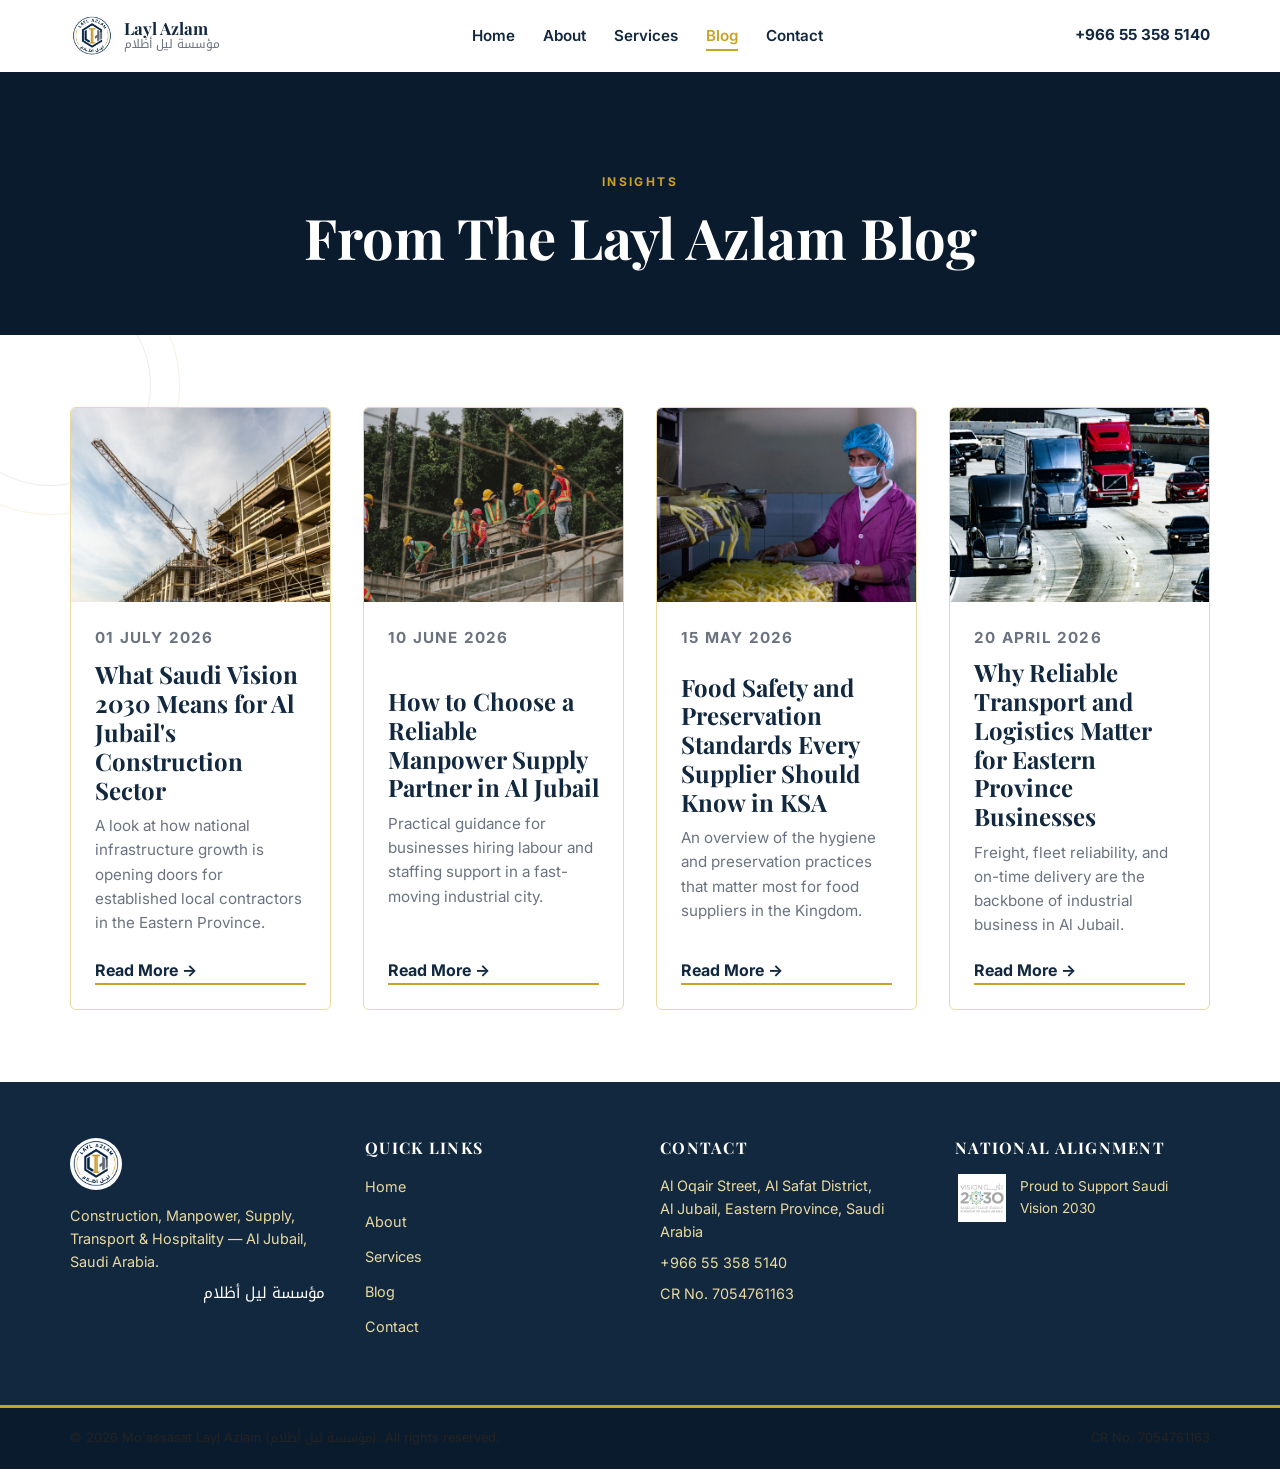
==== blog/index.html @ 36d43477 "Fix image references and add missing blog/safety images" ====
<!DOCTYPE html>
<html lang="en">
<head>
  <meta charset="UTF-8">
  <meta name="viewport" content="width=device-width, initial-scale=1.0">
  <title>Blog | Layl Azlam Establishment</title>
  <meta name="description" content="Insights from Layl Azlam Establishment on construction, manpower supply, food safety, and transport & logistics in Al Jubail and the Eastern Province.">
  <!-- Open Graph -->
  <meta property="og:title" content="Blog | Layl Azlam Establishment">
  <meta property="og:description" content="Insights on construction, manpower, food safety, and transport & logistics from an Al Jubail-based establishment.">
  <meta property="og:type" content="website">
  <meta property="og:image" content="../assets/images/og-image.png">
  <!-- Favicon -->
  <link rel="icon" type="image/png" href="../assets/images/favicon.png">
  <!-- Fonts -->
  <link rel="preconnect" href="https://fonts.googleapis.com">
  <link rel="preconnect" href="https://fonts.gstatic.com" crossorigin>
  <link href="https://fonts.googleapis.com/css2?family=Playfair+Display:wght@600;700&family=Inter:wght@400;500;600;700&family=Noto+Kufi+Arabic:wght@400;600;700&display=swap" rel="stylesheet">
  <link rel="stylesheet" href="../assets/css/style.css">
</head>
<body>
  <a href="#main" class="skip-link">Skip to main content</a>

  <!-- ============================= HEADER ============================= -->
  <header class="site-header" id="siteHeader">
    <div class="container header-inner">
      <a href="../index.html" class="logo-link" aria-label="Layl Azlam Establishment home">
        <img src="../assets/images/logo.png" alt="Layl Azlam Establishment logo" class="logo-img" width="44" height="44">
        <span class="logo-text">
          <span class="logo-en">Layl Azlam</span>
          <span class="logo-ar" lang="ar">مؤسسة ليل أظلام</span>
        </span>
      </a>
      <nav class="main-nav" id="mainNav" aria-label="Primary">
        <ul>
          <li><a href="../index.html">Home</a></li>
          <li><a href="../about.html">About</a></li>
          <li><a href="../services.html">Services</a></li>
          <li><a href="index.html" aria-current="page">Blog</a></li>
          <li><a href="../contact.html">Contact</a></li>
        </ul>
      </nav>
      <div class="header-actions">
        <a href="tel:+966553585140" class="header-phone">+966 55 358 5140</a>
        <button class="nav-toggle" id="navToggle" aria-label="Toggle navigation" aria-expanded="false" aria-controls="mainNav">
          <span></span><span></span><span></span>
        </button>
      </div>
    </div>
  </header>

  <main id="main">
    <!-- ============================= PAGE BANNER ============================= -->
    <section class="page-banner" style="--banner-image: url('../assets/images/hero-home.png');">
      <div class="container">
        <p class="eyebrow">Insights</p>
        <h1>From The Layl Azlam Blog</h1>
      </div>
    </section>

    <!-- ============================= BLOG LISTING ============================= -->
    <section class="section">
      <div class="arc-motif arc-motif--top-left" aria-hidden="true"></div>
      <div class="container">
        <div class="grid blog-grid">
          <article class="blog-card">
            <img src="../assets/images/blog-thumb-1.jpg" alt="Construction cranes over Al Jubail representing Saudi Vision 2030 growth" loading="lazy">
            <div class="blog-card-body">
              <p class="blog-date"><time datetime="2026-07-01">01 July 2026</time></p>
              <h3>What Saudi Vision 2030 Means for Al Jubail's Construction Sector</h3>
              <p>A look at how national infrastructure growth is opening doors for established local contractors in the Eastern Province.</p>
              <a href="vision-2030-construction-boom.html" class="card-link">Read More →</a>
            </div>
          </article>
          <article class="blog-card">
            <img src="../assets/images/blog-thumb-2.jpg" alt="Manpower supply crew reporting for a work assignment" loading="lazy">
            <div class="blog-card-body">
              <p class="blog-date"><time datetime="2026-06-10">10 June 2026</time></p>
              <h3>How to Choose a Reliable Manpower Supply Partner in Al Jubail</h3>
              <p>Practical guidance for businesses hiring labour and staffing support in a fast-moving industrial city.</p>
              <a href="choosing-a-manpower-supply-partner.html" class="card-link">Read More →</a>
            </div>
          </article>
          <article class="blog-card">
            <img src="../assets/images/blog-thumb-3.jpg" alt="Food processing and preservation workspace" loading="lazy">
            <div class="blog-card-body">
              <p class="blog-date"><time datetime="2026-05-15">15 May 2026</time></p>
              <h3>Food Safety and Preservation Standards Every Supplier Should Know in KSA</h3>
              <p>An overview of the hygiene and preservation practices that matter most for food suppliers in the Kingdom.</p>
              <a href="food-safety-standards-ksa.html" class="card-link">Read More →</a>
            </div>
          </article>
          <article class="blog-card">
            <img src="../assets/images/blog-thumb-4.jpg" alt="Freight truck on a highway in the Eastern Province" loading="lazy">
            <div class="blog-card-body">
              <p class="blog-date"><time datetime="2026-04-20">20 April 2026</time></p>
              <h3>Why Reliable Transport and Logistics Matter for Eastern Province Businesses</h3>
              <p>Freight, fleet reliability, and on-time delivery are the backbone of industrial business in Al Jubail.</p>
              <a href="transport-logistics-eastern-province.html" class="card-link">Read More →</a>
            </div>
          </article>
        </div>
      </div>
    </section>
  </main>

  <!-- ============================= FOOTER ============================= -->
  <footer class="site-footer">
    <div class="container footer-grid">
      <div class="footer-col footer-about">
        <img src="../assets/images/logo.png" alt="Layl Azlam Establishment logo" class="footer-logo" width="52" height="52">
        <p class="footer-tagline">Construction, Manpower, Supply, Transport &amp; Hospitality — Al Jubail, Saudi Arabia.</p>
        <p class="footer-ar" lang="ar">مؤسسة ليل أظلام</p>
      </div>
      <div class="footer-col">
        <h3>Quick Links</h3>
        <ul>
          <li><a href="../index.html">Home</a></li>
          <li><a href="../about.html">About</a></li>
          <li><a href="../services.html">Services</a></li>
          <li><a href="index.html">Blog</a></li>
          <li><a href="../contact.html">Contact</a></li>
        </ul>
      </div>
      <div class="footer-col">
        <h3>Contact</h3>
        <address>
          <p>Al Oqair Street, Al Safat District,<br>Al Jubail, Eastern Province, Saudi Arabia</p>
          <p><a href="tel:+966553585140">+966 55 358 5140</a></p>
          <p>CR No. 7054761163</p>
        </address>
      </div>
      <div class="footer-col footer-vision">
        <h3>National Alignment</h3>
        <div class="vision-badge">
          <img src="../assets/images/vision2030.png" alt="Saudi Vision 2030 logo" width="64" height="48" loading="lazy">
          <span>Proud to Support Saudi Vision 2030</span>
        </div>
      </div>
    </div>
    <div class="footer-bottom">
      <div class="container footer-bottom-inner">
        <p>&copy; 2026 Mo'assasat Layl Azlam (<span lang="ar">مؤسسة ليل أظلام</span>). All rights reserved.</p>
        <p>CR No. 7054761163</p>
      </div>
    </div>
  </footer>

  <script src="../assets/js/main.js"></script>
</body>
</html>
---- assets/css/style.css ----
/* =========================================================================
   LAYL AZLAM ESTABLISHMENT — MAIN STYLESHEET
   ---------------------------------------------------------------------
   This file is organised into numbered sections so a non-developer can
   still find and tweak simple things later (search for the section
   titles in ALL CAPS below):

     1.  Fonts
     2.  CSS Reset
     3.  Color & design tokens (edit these to re-theme the whole site)
     4.  Base typography
     5.  Layout helpers (container, section spacing)
     6.  Decorative motifs (arc/ring corners, gold wave dividers)
     7.  Buttons & links
     8.  Header / navigation
     9.  Footer
     10. Cards (divisions, values, blog)
     11. Page banners / hero
     12. Forms
     13. Utility classes
     14. Responsive breakpoints
   ========================================================================= */

/* -------------------------------------------------------------------------
   1. FONTS
   Fonts are loaded via <link> tags in the <head> of each HTML page
   (Google Fonts: Playfair Display, Inter, Noto Kufi Arabic) so the
   connection can be preconnected/preloaded for performance. This file
   just references the resulting font-family stacks.
   ------------------------------------------------------------------------- */

/* -------------------------------------------------------------------------
   2. CSS RESET
   ------------------------------------------------------------------------- */
*,
*::before,
*::after {
  box-sizing: border-box;
  margin: 0;
  padding: 0;
}

html {
  scroll-behavior: smooth;
  -webkit-text-size-adjust: 100%;
}

body {
  min-height: 100vh;
  line-height: 1.6;
  -webkit-font-smoothing: antialiased;
}

img,
picture,
svg {
  display: block;
  max-width: 100%;
}

/* Broken/missing images (see /assets/images/README.md) still occupy their
   intended space with a soft brand-colored placeholder instead of
   collapsing the layout or showing a bare broken-image icon. */
img {
  background-color: var(--gold-light);
  object-fit: cover;
  color: var(--gray);
  font-size: 0.75rem;
  font-style: italic;
}

a {
  color: inherit;
  text-decoration: none;
}

ul,
ol {
  list-style: none;
}

button,
input,
textarea,
select {
  font: inherit;
  color: inherit;
}

button {
  cursor: pointer;
  background: none;
  border: none;
}

/* -------------------------------------------------------------------------
   3. COLOR & DESIGN TOKENS
   Edit these values to re-theme the entire site from one place.
   ------------------------------------------------------------------------- */
:root {
  --navy: #12283f;
  --navy-2: #0b1b2e;
  --gold: #c9a227;
  --gold-light: #e9d9a0;
  --gray: #6b7280;
  --cream: #f4f3ef;
  --ink: #242321;
  --white: #ffffff;

  --font-heading: "Playfair Display", Georgia, "Times New Roman", serif;
  --font-body: "Inter", Arial, Helvetica, sans-serif;
  --font-arabic: "Noto Kufi Arabic", "Cairo", Arial, sans-serif;

  --radius: 6px;
  --container-width: 1180px;
  --section-padding: 4.5rem 0;

  --shadow-soft: 0 8px 30px rgba(11, 27, 46, 0.1);
}

/* -------------------------------------------------------------------------
   4. BASE TYPOGRAPHY
   ------------------------------------------------------------------------- */
body {
  font-family: var(--font-body);
  color: var(--ink);
  background-color: var(--white);
  font-size: 16px;
}

h1,
h2,
h3,
h4 {
  font-family: var(--font-heading);
  color: var(--navy);
  line-height: 1.2;
  font-weight: 700;
}

h1 {
  font-size: clamp(2rem, 4vw + 1rem, 3.5rem);
}

h2 {
  font-size: clamp(1.7rem, 2.5vw + 1rem, 2.5rem);
}

h3 {
  font-size: clamp(1.2rem, 1vw + 1rem, 1.5rem);
}

p {
  color: var(--ink);
}

.lede {
  color: var(--gray);
  font-size: 1.125rem;
  max-width: 62ch;
}

[lang="ar"] {
  font-family: var(--font-arabic);
  direction: rtl;
}

/* Visible, accessible focus states for keyboard users */
a:focus-visible,
button:focus-visible,
input:focus-visible,
textarea:focus-visible,
select:focus-visible {
  outline: 3px solid var(--gold);
  outline-offset: 2px;
}

/* Skip-to-content link, visually hidden until focused */
.skip-link {
  position: absolute;
  left: 1rem;
  top: -3rem;
  background: var(--navy);
  color: var(--white);
  padding: 0.6rem 1rem;
  border-radius: var(--radius);
  z-index: 1000;
  transition: top 0.2s ease;
}

.skip-link:focus {
  top: 1rem;
}

/* -------------------------------------------------------------------------
   5. LAYOUT HELPERS
   ------------------------------------------------------------------------- */
.container {
  width: 100%;
  max-width: var(--container-width);
  margin-inline: auto;
  padding-inline: 1.25rem;
}

.section {
  position: relative;
  padding: var(--section-padding);
  overflow: hidden;
}

.section--cream {
  background-color: var(--cream);
}

.section--navy {
  background-color: var(--navy);
  color: var(--white);
}

.section--navy h2,
.section--navy h3 {
  color: var(--white);
}

.section-head {
  text-align: center;
  max-width: 46rem;
  margin-inline: auto;
  margin-bottom: 3rem;
}

.eyebrow {
  display: inline-block;
  color: var(--gold);
  text-transform: uppercase;
  letter-spacing: 0.2em;
  font-size: 0.75rem;
  font-weight: 700;
  margin-bottom: 0.75rem;
}

.grid {
  display: grid;
  gap: 2rem;
}

/* -------------------------------------------------------------------------
   6. DECORATIVE MOTIFS
   Recurring concentric arc/ring outlines in section corners, and thin
   gold SVG wave dividers between major sections. Purely decorative —
   marked aria-hidden where used in markup.
   ------------------------------------------------------------------------- */
.arc-motif {
  position: absolute;
  width: 260px;
  height: 260px;
  border-radius: 50%;
  border: 1px solid var(--gold);
  opacity: 0.15;
  pointer-events: none;
  z-index: 0;
}

.arc-motif::before {
  content: "";
  position: absolute;
  inset: 28px;
  border-radius: 50%;
  border: 1px solid var(--navy);
  opacity: 0.6;
}

.arc-motif--top-left {
  top: -80px;
  left: -80px;
}

.arc-motif--bottom-right {
  bottom: -80px;
  right: -80px;
}

.section > .container {
  position: relative;
  z-index: 1;
}

.wave-divider {
  display: block;
  width: 100%;
  height: 48px;
  line-height: 0;
}

.wave-divider svg {
  width: 100%;
  height: 100%;
  display: block;
}

/* -------------------------------------------------------------------------
   7. BUTTONS & LINKS
   ------------------------------------------------------------------------- */
.btn {
  display: inline-flex;
  align-items: center;
  justify-content: center;
  gap: 0.5rem;
  padding: 0.85rem 1.75rem;
  border-radius: var(--radius);
  font-weight: 600;
  font-size: 0.95rem;
  border: 2px solid transparent;
  transition: background-color 0.2s ease, color 0.2s ease, border-color 0.2s ease;
  white-space: nowrap;
}

.btn-primary {
  background-color: var(--navy);
  color: var(--white);
}

.btn-primary:hover,
.btn-primary:focus-visible {
  background-color: var(--navy-2);
}

.btn-outline {
  background-color: transparent;
  border-color: var(--gold);
  color: var(--navy);
}

.section--navy .btn-outline {
  color: var(--white);
}

.btn-outline:hover,
.btn-outline:focus-visible {
  background-color: var(--gold);
  color: var(--navy);
}

.btn-gold {
  background-color: var(--gold);
  color: var(--navy);
}

.btn-gold:hover,
.btn-gold:focus-visible {
  background-color: var(--gold-light);
}

.text-link {
  color: var(--navy);
  font-weight: 600;
  border-bottom: 2px solid var(--gold);
  padding-bottom: 2px;
}

.text-link:hover {
  color: var(--gold);
}

.btn-row {
  display: flex;
  flex-wrap: wrap;
  gap: 1rem;
}

/* -------------------------------------------------------------------------
   8. HEADER / NAVIGATION
   ------------------------------------------------------------------------- */
.site-header {
  position: sticky;
  top: 0;
  z-index: 500;
  background-color: var(--white);
  border-bottom: 1px solid transparent;
  transition: box-shadow 0.2s ease, border-color 0.2s ease;
}

.site-header.is-scrolled {
  box-shadow: var(--shadow-soft);
  border-bottom-color: var(--gold-light);
}

.header-inner {
  display: flex;
  align-items: center;
  justify-content: space-between;
  gap: 1rem;
  padding-block: 0.85rem;
}

.logo-link {
  display: flex;
  align-items: center;
  gap: 0.65rem;
  flex-shrink: 0;
}

.logo-img {
  width: 44px;
  height: 44px;
  border-radius: 50%;
}

.logo-text {
  display: flex;
  flex-direction: column;
  line-height: 1.15;
}

.logo-en {
  font-family: var(--font-heading);
  font-weight: 700;
  color: var(--navy);
  font-size: 1.05rem;
}

.logo-ar {
  font-size: 0.75rem;
  color: var(--gray);
}

.main-nav ul {
  display: flex;
  gap: 1.75rem;
}

.main-nav a {
  font-weight: 600;
  font-size: 0.95rem;
  color: var(--navy);
  padding-block: 0.25rem;
  border-bottom: 2px solid transparent;
  transition: border-color 0.2s ease, color 0.2s ease;
}

.main-nav a:hover,
.main-nav a:focus-visible,
.main-nav a[aria-current="page"] {
  color: var(--gold);
  border-bottom-color: var(--gold);
}

.header-actions {
  display: flex;
  align-items: center;
  gap: 1rem;
}

.header-phone {
  font-weight: 700;
  color: var(--navy);
  font-size: 0.95rem;
  white-space: nowrap;
}

.header-phone:hover {
  color: var(--gold);
}

.nav-toggle {
  display: none;
  flex-direction: column;
  justify-content: center;
  gap: 5px;
  width: 32px;
  height: 32px;
}

.nav-toggle span {
  display: block;
  width: 100%;
  height: 2px;
  background-color: var(--navy);
  border-radius: 2px;
  transition: transform 0.2s ease, opacity 0.2s ease;
}

.nav-toggle[aria-expanded="true"] span:nth-child(1) {
  transform: translateY(7px) rotate(45deg);
}

.nav-toggle[aria-expanded="true"] span:nth-child(2) {
  opacity: 0;
}

.nav-toggle[aria-expanded="true"] span:nth-child(3) {
  transform: translateY(-7px) rotate(-45deg);
}

/* -------------------------------------------------------------------------
   9. FOOTER
   ------------------------------------------------------------------------- */
.site-footer {
  background-color: var(--navy);
  color: var(--gold-light);
}

.footer-grid {
  display: grid;
  gap: 2.5rem;
  padding-block: 3.5rem;
  grid-template-columns: 1fr;
}

.footer-col h3 {
  color: var(--white);
  font-size: 1rem;
  text-transform: uppercase;
  letter-spacing: 0.08em;
  margin-bottom: 1rem;
}

.footer-logo {
  width: 52px;
  height: 52px;
  border-radius: 50%;
  margin-bottom: 0.85rem;
}

.footer-tagline {
  color: var(--gold-light);
  font-size: 0.9rem;
  margin-bottom: 0.5rem;
}

.footer-ar {
  color: var(--white);
  font-size: 0.95rem;
}

.footer-col ul li {
  margin-bottom: 0.6rem;
}

.footer-col a {
  color: var(--gold-light);
  font-size: 0.9rem;
}

.footer-col a:hover {
  color: var(--white);
}

.footer-col address {
  font-style: normal;
  font-size: 0.9rem;
  color: var(--gold-light);
}

.footer-col address p {
  margin-bottom: 0.5rem;
  color: inherit;
}

.vision-badge {
  display: flex;
  align-items: center;
  gap: 0.75rem;
}

.vision-badge img {
  width: 64px;
  height: 48px;
  background-color: transparent;
  object-fit: contain;
}

.vision-badge span {
  font-size: 0.85rem;
  color: var(--gold-light);
  max-width: 12rem;
}

.footer-bottom {
  border-top: 3px solid var(--gold);
  background-color: var(--navy-2);
}

.footer-bottom-inner {
  display: flex;
  flex-wrap: wrap;
  justify-content: space-between;
  gap: 0.5rem;
  padding-block: 1.25rem;
  font-size: 0.8rem;
  color: var(--gray);
}

/* -------------------------------------------------------------------------
   10. CARDS
   ------------------------------------------------------------------------- */
.card {
  background-color: var(--white);
  border: 1px solid var(--gold-light);
  border-radius: var(--radius);
  padding: 2rem 1.75rem;
  height: 100%;
}

.card-icon {
  width: 52px;
  height: 52px;
  border-radius: 50%;
  background-color: var(--gold-light);
  color: var(--navy);
  font-family: var(--font-heading);
  font-weight: 700;
  font-size: 1.25rem;
  display: flex;
  align-items: center;
  justify-content: center;
  margin-bottom: 1.25rem;
}

.card h3 {
  margin-bottom: 0.6rem;
}

.card p {
  color: var(--gray);
  font-size: 0.95rem;
}

.card-link {
  display: inline-block;
  margin-top: 1rem;
  font-weight: 700;
  color: var(--navy);
  border-bottom: 2px solid var(--gold);
}

.divisions-grid {
  grid-template-columns: repeat(auto-fit, minmax(230px, 1fr));
}

.values-grid {
  grid-template-columns: repeat(auto-fit, minmax(230px, 1fr));
}

.checklist li {
  display: flex;
  align-items: flex-start;
  gap: 0.85rem;
  padding: 0.85rem 0;
  border-bottom: 1px solid var(--gold-light);
}

.checklist li:last-child {
  border-bottom: none;
}

.checklist .check-mark {
  flex-shrink: 0;
  width: 28px;
  height: 28px;
  border-radius: 50%;
  background-color: var(--gold);
  color: var(--navy);
  display: flex;
  align-items: center;
  justify-content: center;
  font-weight: 700;
  font-size: 0.9rem;
}

/* Blog cards */
.blog-grid {
  grid-template-columns: repeat(auto-fit, minmax(250px, 1fr));
}

.blog-card {
  background-color: var(--white);
  border: 1px solid var(--gold-light);
  border-radius: var(--radius);
  overflow: hidden;
  display: flex;
  flex-direction: column;
}

.blog-card img {
  width: 100%;
  aspect-ratio: 4 / 3;
}

.blog-card-body {
  padding: 1.5rem;
  display: flex;
  flex-direction: column;
  flex-grow: 1;
}

.blog-date {
  color: var(--gold);
  font-size: 0.8rem;
  text-transform: uppercase;
  letter-spacing: 0.08em;
  font-weight: 700;
  margin-bottom: 0.5rem;
}

.blog-card h3 {
  margin-bottom: 0.6rem;
}

.blog-card p {
  color: var(--gray);
  font-size: 0.95rem;
  flex-grow: 1;
}

.blog-card .card-link {
  margin-top: 1.25rem;
}

/* Division sections (Services page, alternating image/text layout) */
.division-section {
  padding-block: 4rem;
}

.division-section:nth-child(even) {
  background-color: var(--cream);
}

.division-layout {
  display: grid;
  gap: 2.5rem;
  align-items: center;
  grid-template-columns: 1fr;
}

.division-layout.reverse .division-media {
  order: -1;
}

.division-media img {
  width: 100%;
  aspect-ratio: 4 / 3;
  border-radius: var(--radius);
}

.division-bullets li {
  display: flex;
  gap: 0.75rem;
  align-items: flex-start;
  padding: 0.6rem 0;
}

.division-bullets .bullet-mark {
  flex-shrink: 0;
  width: 8px;
  height: 8px;
  margin-top: 0.55rem;
  border-radius: 50%;
  background-color: var(--gold);
}

.division-bullets--columns {
  columns: 1;
}

.note-inline {
  margin-top: 1.25rem;
  font-size: 0.85rem;
  color: var(--gray);
  border-left: 3px solid var(--gold);
  padding-left: 0.85rem;
}

/* -------------------------------------------------------------------------
   11. PAGE BANNERS / HERO
   ------------------------------------------------------------------------- */
.hero {
  position: relative;
  min-height: 88vh;
  display: flex;
  align-items: center;
  background-color: var(--navy-2);
  background-image: linear-gradient(rgba(11, 27, 46, 0.55), rgba(11, 27, 46, 0.55)),
    url("../images/hero-home.png");
  background-size: cover;
  background-position: center;
  color: var(--white);
}

.hero-inner {
  position: relative;
  z-index: 1;
  text-align: center;
  max-width: 50rem;
  margin-inline: auto;
  padding-block: 4rem;
}

.hero-logo {
  width: 84px;
  height: 84px;
  border-radius: 50%;
  margin-inline: auto;
  margin-bottom: 1.5rem;
  background-color: rgba(255, 255, 255, 0.1);
}

.hero h1 {
  color: var(--white);
  margin-bottom: 0.5rem;
}

.hero .hero-ar {
  font-size: 1.25rem;
  color: var(--gold-light);
  margin-bottom: 1.25rem;
}

.hero .lede {
  color: var(--white);
  margin-inline: auto;
  margin-bottom: 2.25rem;
  opacity: 0.92;
}

.page-banner {
  position: relative;
  padding: 6rem 0 4rem;
  background-color: var(--navy-2);
  background-image: linear-gradient(rgba(11, 27, 46, 0.6), rgba(11, 27, 46, 0.6)), var(--banner-image, none);
  background-size: cover;
  background-position: center;
  color: var(--white);
  text-align: center;
}

.page-banner h1 {
  color: var(--white);
}

.page-banner .lede {
  color: var(--white);
  opacity: 0.9;
  margin-inline: auto;
}

/* Vision 2030 banner (Home page) */
.vision-banner {
  display: flex;
  flex-wrap: wrap;
  align-items: center;
  justify-content: center;
  gap: 1.5rem;
  text-align: center;
  padding: 2.5rem;
  background-color: var(--cream);
  border: 1px solid var(--gold-light);
  border-radius: var(--radius);
}

.vision-banner img {
  width: 96px;
  height: 72px;
  object-fit: contain;
  background-color: transparent;
}

.vision-banner p {
  font-family: var(--font-heading);
  font-size: 1.25rem;
  color: var(--navy);
  max-width: 26rem;
}

/* Owner's message (About page) */
.owner-message {
  display: grid;
  gap: 2.5rem;
  align-items: center;
  grid-template-columns: 1fr;
}

.owner-portrait img {
  width: 100%;
  aspect-ratio: 3 / 4;
  border-radius: var(--radius);
}

.owner-quote blockquote {
  font-family: var(--font-heading);
  font-size: 1.15rem;
  color: var(--ink);
  line-height: 1.7;
  margin-bottom: 1.5rem;
}

.owner-quote blockquote p + p {
  margin-top: 1rem;
}

.owner-signature {
  font-weight: 700;
  color: var(--navy);
}

.owner-signature span {
  display: block;
  font-weight: 400;
  color: var(--gray);
  font-size: 0.9rem;
}

/* Vision & Mission cards */
.vm-grid {
  grid-template-columns: 1fr;
}

.vm-card {
  background-color: var(--white);
  border-top: 4px solid var(--gold);
  border-radius: var(--radius);
  padding: 2.25rem;
  box-shadow: var(--shadow-soft);
}

/* Author box (blog posts) */
.author-box {
  display: flex;
  align-items: center;
  gap: 1.25rem;
  padding: 1.75rem;
  background-color: var(--cream);
  border-radius: var(--radius);
  margin-top: 3rem;
}

.author-box img {
  width: 56px;
  height: 56px;
  border-radius: 50%;
  flex-shrink: 0;
}

.author-box p {
  font-size: 0.9rem;
  color: var(--gray);
}

/* Post content typography */
.post-content h2 {
  margin-top: 2.5rem;
  margin-bottom: 1rem;
}

.post-content p {
  margin-bottom: 1.25rem;
  max-width: 68ch;
}

.post-hero img {
  width: 100%;
  aspect-ratio: 16 / 7;
  border-radius: var(--radius);
  margin-bottom: 2rem;
}

.post-meta {
  color: var(--gold);
  text-transform: uppercase;
  letter-spacing: 0.08em;
  font-size: 0.8rem;
  font-weight: 700;
  margin-bottom: 0.75rem;
}

/* CTA band */
.cta-band {
  text-align: center;
  background-color: var(--navy);
  color: var(--white);
  padding: 4rem 1.25rem;
}

.cta-band h2 {
  color: var(--white);
  margin-bottom: 1rem;
}

.cta-band .lede {
  color: var(--white);
  opacity: 0.9;
  margin-inline: auto;
  margin-bottom: 2rem;
}

/* 404 page */
.error-page {
  min-height: 70vh;
  display: flex;
  align-items: center;
  justify-content: center;
  text-align: center;
}

.error-page .error-code {
  font-family: var(--font-heading);
  font-size: clamp(4rem, 10vw, 8rem);
  color: var(--gold);
  line-height: 1;
}

/* -------------------------------------------------------------------------
   12. FORMS
   ------------------------------------------------------------------------- */
.form-grid {
  display: grid;
  gap: 1.25rem;
  grid-template-columns: 1fr;
}

.form-field {
  display: flex;
  flex-direction: column;
  gap: 0.4rem;
}

.form-field.full {
  grid-column: 1 / -1;
}

.form-field label {
  font-weight: 600;
  font-size: 0.9rem;
  color: var(--navy);
}

.form-field input,
.form-field select,
.form-field textarea {
  padding: 0.75rem 1rem;
  border: 1px solid var(--gold-light);
  border-radius: var(--radius);
  background-color: var(--white);
}

.form-field input:focus,
.form-field select:focus,
.form-field textarea:focus {
  border-color: var(--gold);
}

.form-note {
  font-size: 0.8rem;
  color: var(--gray);
}

.form-success {
  display: none;
  align-items: center;
  gap: 0.75rem;
  padding: 1.25rem 1.5rem;
  background-color: var(--gold-light);
  border-radius: var(--radius);
  color: var(--navy);
  font-weight: 600;
  margin-bottom: 1.5rem;
}

.form-success.is-visible {
  display: flex;
}

.contact-info-list li {
  display: flex;
  gap: 0.85rem;
  align-items: flex-start;
  padding: 0.85rem 0;
  border-bottom: 1px solid var(--gold-light);
}

.contact-info-list li:last-child {
  border-bottom: none;
}

.whatsapp-btn {
  background-color: #25d366;
  color: var(--white);
}

.whatsapp-btn:hover {
  background-color: #1ebc59;
}

.map-frame {
  border-radius: var(--radius);
  overflow: hidden;
  border: 1px solid var(--gold-light);
  box-shadow: var(--shadow-soft);
}

/* -------------------------------------------------------------------------
   13. UTILITY CLASSES
   ------------------------------------------------------------------------- */
.sr-only {
  position: absolute;
  width: 1px;
  height: 1px;
  padding: 0;
  margin: -1px;
  overflow: hidden;
  clip: rect(0, 0, 0, 0);
  white-space: nowrap;
  border: 0;
}

.text-center {
  text-align: center;
}

.mt-lg {
  margin-top: 3rem;
}

/* -------------------------------------------------------------------------
   14. RESPONSIVE BREAKPOINTS
   Mobile-first: base styles above target ~360px+. These media queries
   layer on tablet and desktop enhancements.
   ------------------------------------------------------------------------- */

/* Tablet and up (~768px) */
@media (min-width: 48em) {
  .footer-grid {
    grid-template-columns: repeat(2, 1fr);
  }

  .vm-grid {
    grid-template-columns: repeat(2, 1fr);
  }

  .division-layout {
    grid-template-columns: 1fr 1fr;
  }

  .owner-message {
    grid-template-columns: 0.85fr 1.15fr;
  }

  .division-bullets--columns {
    columns: 2;
  }
}

/* Desktop and up (~1024px) */
@media (min-width: 64em) {
  .main-nav {
    display: block;
  }

  .footer-grid {
    grid-template-columns: repeat(4, 1fr);
  }
}

/* Below desktop: collapse nav into a hamburger-driven mobile menu */
@media (max-width: 63.99em) {
  .main-nav {
    position: absolute;
    top: 100%;
    left: 0;
    right: 0;
    background-color: var(--white);
    box-shadow: var(--shadow-soft);
    max-height: 0;
    overflow: hidden;
    transition: max-height 0.25s ease;
  }

  .main-nav.is-open {
    max-height: 24rem;
  }

  .main-nav ul {
    flex-direction: column;
    gap: 0;
    padding: 0.5rem 1.25rem 1.25rem;
  }

  .main-nav li {
    border-bottom: 1px solid var(--gold-light);
  }

  .main-nav a {
    display: block;
    padding: 0.85rem 0;
  }

  .nav-toggle {
    display: flex;
  }
}

/* Small phones (~360px) — tighten spacing */
@media (max-width: 26em) {
  :root {
    --section-padding: 3rem 0;
  }

  .hero-inner {
    padding-block: 2.5rem;
  }

  .card,
  .vm-card {
    padding: 1.5rem 1.25rem;
  }
}
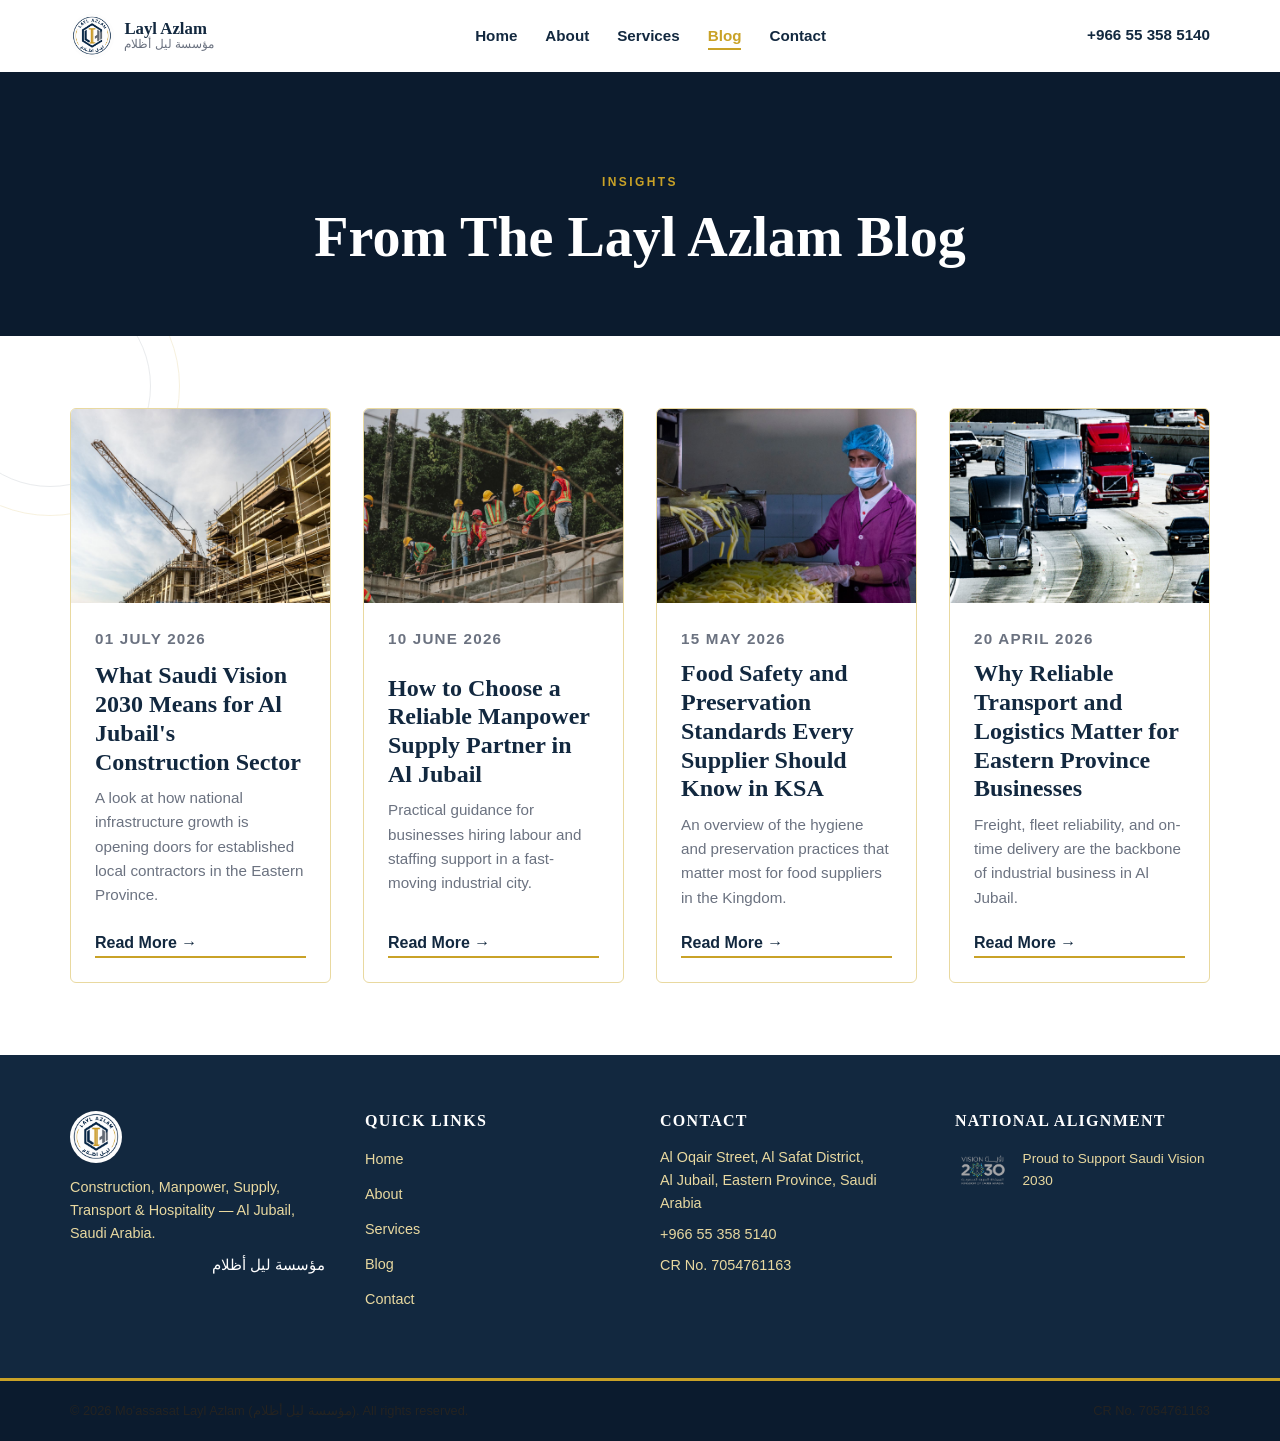
==== commit 9531881c: "Security strong" ====
--- a/blog/index.html
+++ b/blog/index.html
@@ -3,6 +3,8 @@
 <head>
   <meta charset="UTF-8">
   <meta name="viewport" content="width=device-width, initial-scale=1.0">
+  <meta http-equiv="Content-Security-Policy" content="default-src 'self'; script-src 'self'; style-src 'self' 'unsafe-inline' https://fonts.googleapis.com; font-src 'self' https://fonts.gstatic.com; img-src 'self'; frame-src https://maps.google.com https://www.google.com; connect-src 'self'; base-uri 'self'; form-action 'self'; object-src 'none'; frame-ancestors 'self';">
+  <meta name="referrer" content="strict-origin-when-cross-origin">
   <title>Blog | Layl Azlam Establishment</title>
   <meta name="description" content="Insights from Layl Azlam Establishment on construction, manpower supply, food safety, and transport & logistics in Al Jubail and the Eastern Province.">
   <!-- Open Graph -->
--- a/assets/css/style.css
+++ b/assets/css/style.css
@@ -784,7 +784,16 @@
     url("../images/hero-home.png");
   background-size: cover;
   background-position: center;
-  color: var(--white);
+  background-attachment: fixed;
+  color: var(--white);
+}
+
+/* iOS Safari mostly ignores background-attachment: fixed and can jank when it
+   tries; scroll normally on touch/small screens instead. */
+@media (max-width: 768px), (hover: none) {
+  .hero {
+    background-attachment: scroll;
+  }
 }
 
 .hero-inner {
@@ -797,8 +806,8 @@
 }
 
 .hero-logo {
-  width: 84px;
-  height: 84px;
+  width: 140px;
+  height: 140px;
   border-radius: 50%;
   margin-inline: auto;
   margin-bottom: 1.5rem;
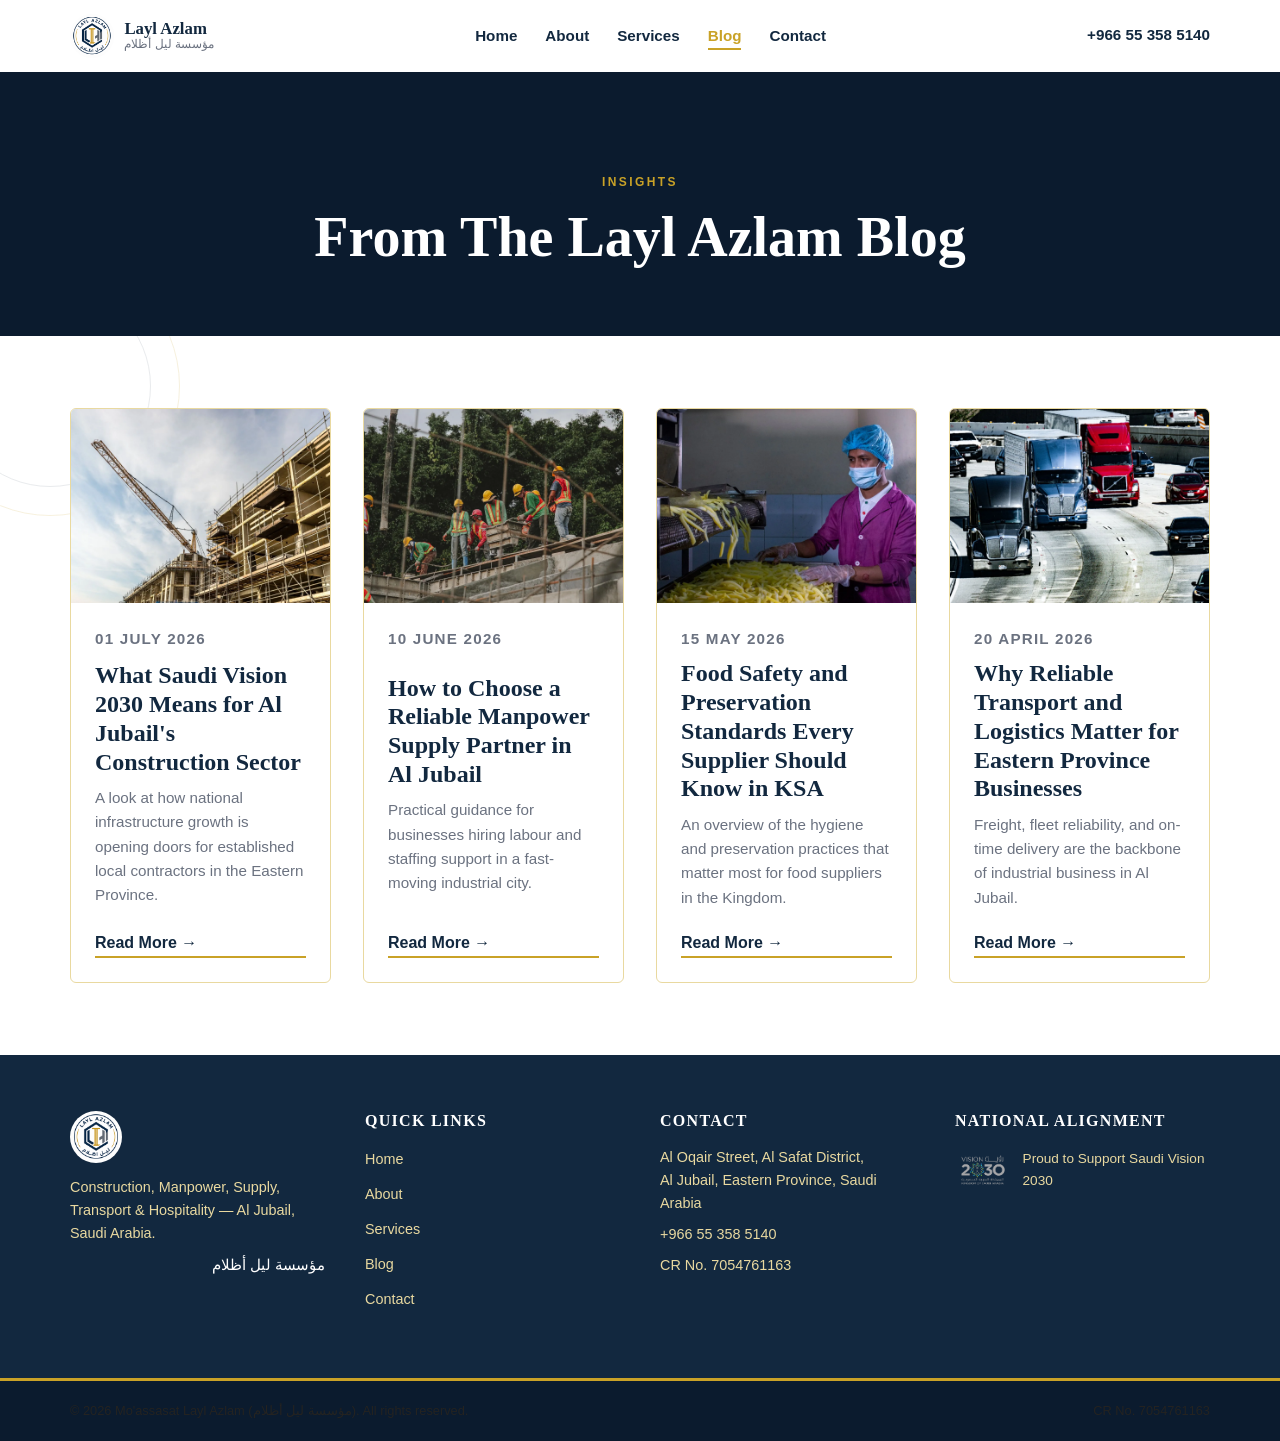
==== commit 2d47784d: "Enhance website speed by reducing the image size not quality" ====
--- a/blog/index.html
+++ b/blog/index.html
@@ -14,6 +14,7 @@
   <meta property="og:image" content="../assets/images/og-image.png">
   <!-- Favicon -->
   <link rel="icon" type="image/png" href="../assets/images/favicon.png">
+  <link rel="preload" as="image" href="../assets/images/hero-home.webp">
   <!-- Fonts -->
   <link rel="preconnect" href="https://fonts.googleapis.com">
   <link rel="preconnect" href="https://fonts.gstatic.com" crossorigin>
@@ -53,7 +54,7 @@
 
   <main id="main">
     <!-- ============================= PAGE BANNER ============================= -->
-    <section class="page-banner" style="--banner-image: url('../assets/images/hero-home.png');">
+    <section class="page-banner" style="--banner-image: url('../assets/images/hero-home.webp');">
       <div class="container">
         <p class="eyebrow">Insights</p>
         <h1>From The Layl Azlam Blog</h1>
@@ -66,7 +67,7 @@
       <div class="container">
         <div class="grid blog-grid">
           <article class="blog-card">
-            <img src="../assets/images/blog-thumb-1.jpg" alt="Construction cranes over Al Jubail representing Saudi Vision 2030 growth" loading="lazy">
+            <img src="../assets/images/blog-thumb-1.webp" alt="Construction cranes over Al Jubail representing Saudi Vision 2030 growth" loading="lazy">
             <div class="blog-card-body">
               <p class="blog-date"><time datetime="2026-07-01">01 July 2026</time></p>
               <h3>What Saudi Vision 2030 Means for Al Jubail's Construction Sector</h3>
@@ -75,7 +76,7 @@
             </div>
           </article>
           <article class="blog-card">
-            <img src="../assets/images/blog-thumb-2.jpg" alt="Manpower supply crew reporting for a work assignment" loading="lazy">
+            <img src="../assets/images/blog-thumb-2.webp" alt="Manpower supply crew reporting for a work assignment" loading="lazy">
             <div class="blog-card-body">
               <p class="blog-date"><time datetime="2026-06-10">10 June 2026</time></p>
               <h3>How to Choose a Reliable Manpower Supply Partner in Al Jubail</h3>
@@ -84,7 +85,7 @@
             </div>
           </article>
           <article class="blog-card">
-            <img src="../assets/images/blog-thumb-3.jpg" alt="Food processing and preservation workspace" loading="lazy">
+            <img src="../assets/images/blog-thumb-3.webp" alt="Food processing and preservation workspace" loading="lazy">
             <div class="blog-card-body">
               <p class="blog-date"><time datetime="2026-05-15">15 May 2026</time></p>
               <h3>Food Safety and Preservation Standards Every Supplier Should Know in KSA</h3>
@@ -93,7 +94,7 @@
             </div>
           </article>
           <article class="blog-card">
-            <img src="../assets/images/blog-thumb-4.jpg" alt="Freight truck on a highway in the Eastern Province" loading="lazy">
+            <img src="../assets/images/blog-thumb-4.webp" alt="Freight truck on a highway in the Eastern Province" loading="lazy">
             <div class="blog-card-body">
               <p class="blog-date"><time datetime="2026-04-20">20 April 2026</time></p>
               <h3>Why Reliable Transport and Logistics Matter for Eastern Province Businesses</h3>
--- a/assets/css/style.css
+++ b/assets/css/style.css
@@ -19,6 +19,8 @@
      12. Forms
      13. Utility classes
      14. Responsive breakpoints
+     15. Page transitions (View Transitions API)
+     16. Scroll reveal animations
    ========================================================================= */
 
 /* -------------------------------------------------------------------------
@@ -49,6 +51,7 @@
   min-height: 100vh;
   line-height: 1.6;
   -webkit-font-smoothing: antialiased;
+  overflow-x: hidden;
 }
 
 img,
@@ -781,7 +784,7 @@
   align-items: center;
   background-color: var(--navy-2);
   background-image: linear-gradient(rgba(11, 27, 46, 0.55), rgba(11, 27, 46, 0.55)),
-    url("../images/hero-home.png");
+    url("../images/hero-home.webp");
   background-size: cover;
   background-position: center;
   background-attachment: fixed;
@@ -1223,3 +1226,102 @@
     padding: 1.5rem 1.25rem;
   }
 }
+
+/* -------------------------------------------------------------------------
+   15. PAGE TRANSITIONS (View Transitions API)
+   Native browser feature — a smooth crossfade between full-page
+   navigations on the same origin, instead of the usual instant/blank
+   swap. Zero JS, zero framework, zero server involvement. Supported in
+   Chrome/Edge (126+); everywhere else this rule is simply ignored and
+   navigation behaves exactly as it does today — no regression either way.
+   ------------------------------------------------------------------------- */
+@view-transition {
+  navigation: auto;
+}
+
+@media (prefers-reduced-motion: no-preference) {
+  ::view-transition-old(root) {
+    animation: fade-out 0.25s ease-out both;
+  }
+
+  ::view-transition-new(root) {
+    animation: fade-in 0.32s ease-out both;
+  }
+
+  @keyframes fade-out {
+    to { opacity: 0; }
+  }
+
+  @keyframes fade-in {
+    from { opacity: 0; }
+  }
+}
+
+/* -------------------------------------------------------------------------
+   16. SCROLL REVEAL ANIMATIONS
+   assets/js/main.js tags existing elements with .reveal + a direction
+   modifier, then flips on .is-visible via IntersectionObserver as each one
+   scrolls into view. Fully disabled under prefers-reduced-motion — the
+   elements simply render in their final state with no transition at all.
+   ------------------------------------------------------------------------- */
+@media (prefers-reduced-motion: no-preference) {
+  .reveal {
+    opacity: 0;
+    transition: opacity 0.8s cubic-bezier(0.16, 1, 0.3, 1),
+      transform 0.8s cubic-bezier(0.16, 1, 0.3, 1);
+  }
+
+  .reveal-up    { transform: translateY(42px); }
+  .reveal-down  { transform: translateY(-42px); }
+  .reveal-left  { transform: translateX(-46px); }
+  .reveal-right { transform: translateX(46px); }
+  .reveal-scale { transform: scale(0.92); }
+
+  .reveal.is-visible {
+    opacity: 1;
+    transform: none;
+  }
+
+  .reveal-stagger > *,
+  .reveal-stagger-left > *,
+  .reveal-stagger-right > * {
+    opacity: 0;
+    transition: opacity 0.8s cubic-bezier(0.16, 1, 0.3, 1),
+      transform 0.8s cubic-bezier(0.16, 1, 0.3, 1);
+  }
+
+  .reveal-stagger > *       { transform: translateY(42px); }
+  .reveal-stagger-left > *  { transform: translateX(-46px); }
+  .reveal-stagger-right > * { transform: translateX(46px); }
+
+  .reveal-stagger.is-visible > *,
+  .reveal-stagger-left.is-visible > *,
+  .reveal-stagger-right.is-visible > * {
+    opacity: 1;
+    transform: none;
+  }
+
+  .reveal-stagger > *:nth-child(1),
+  .reveal-stagger-left > *:nth-child(1),
+  .reveal-stagger-right > *:nth-child(1) { transition-delay: 0.05s; }
+
+  .reveal-stagger > *:nth-child(2),
+  .reveal-stagger-left > *:nth-child(2),
+  .reveal-stagger-right > *:nth-child(2) { transition-delay: 0.15s; }
+
+  .reveal-stagger > *:nth-child(3),
+  .reveal-stagger-left > *:nth-child(3),
+  .reveal-stagger-right > *:nth-child(3) { transition-delay: 0.25s; }
+
+  .reveal-stagger > *:nth-child(4),
+  .reveal-stagger-left > *:nth-child(4),
+  .reveal-stagger-right > *:nth-child(4) { transition-delay: 0.35s; }
+
+  .reveal-stagger > *:nth-child(5),
+  .reveal-stagger-left > *:nth-child(5),
+  .reveal-stagger-right > *:nth-child(5) { transition-delay: 0.45s; }
+
+  .reveal-stagger > *:nth-child(6),
+  .reveal-stagger-left > *:nth-child(6),
+  .reveal-stagger-right > *:nth-child(6) { transition-delay: 0.55s; }
+}
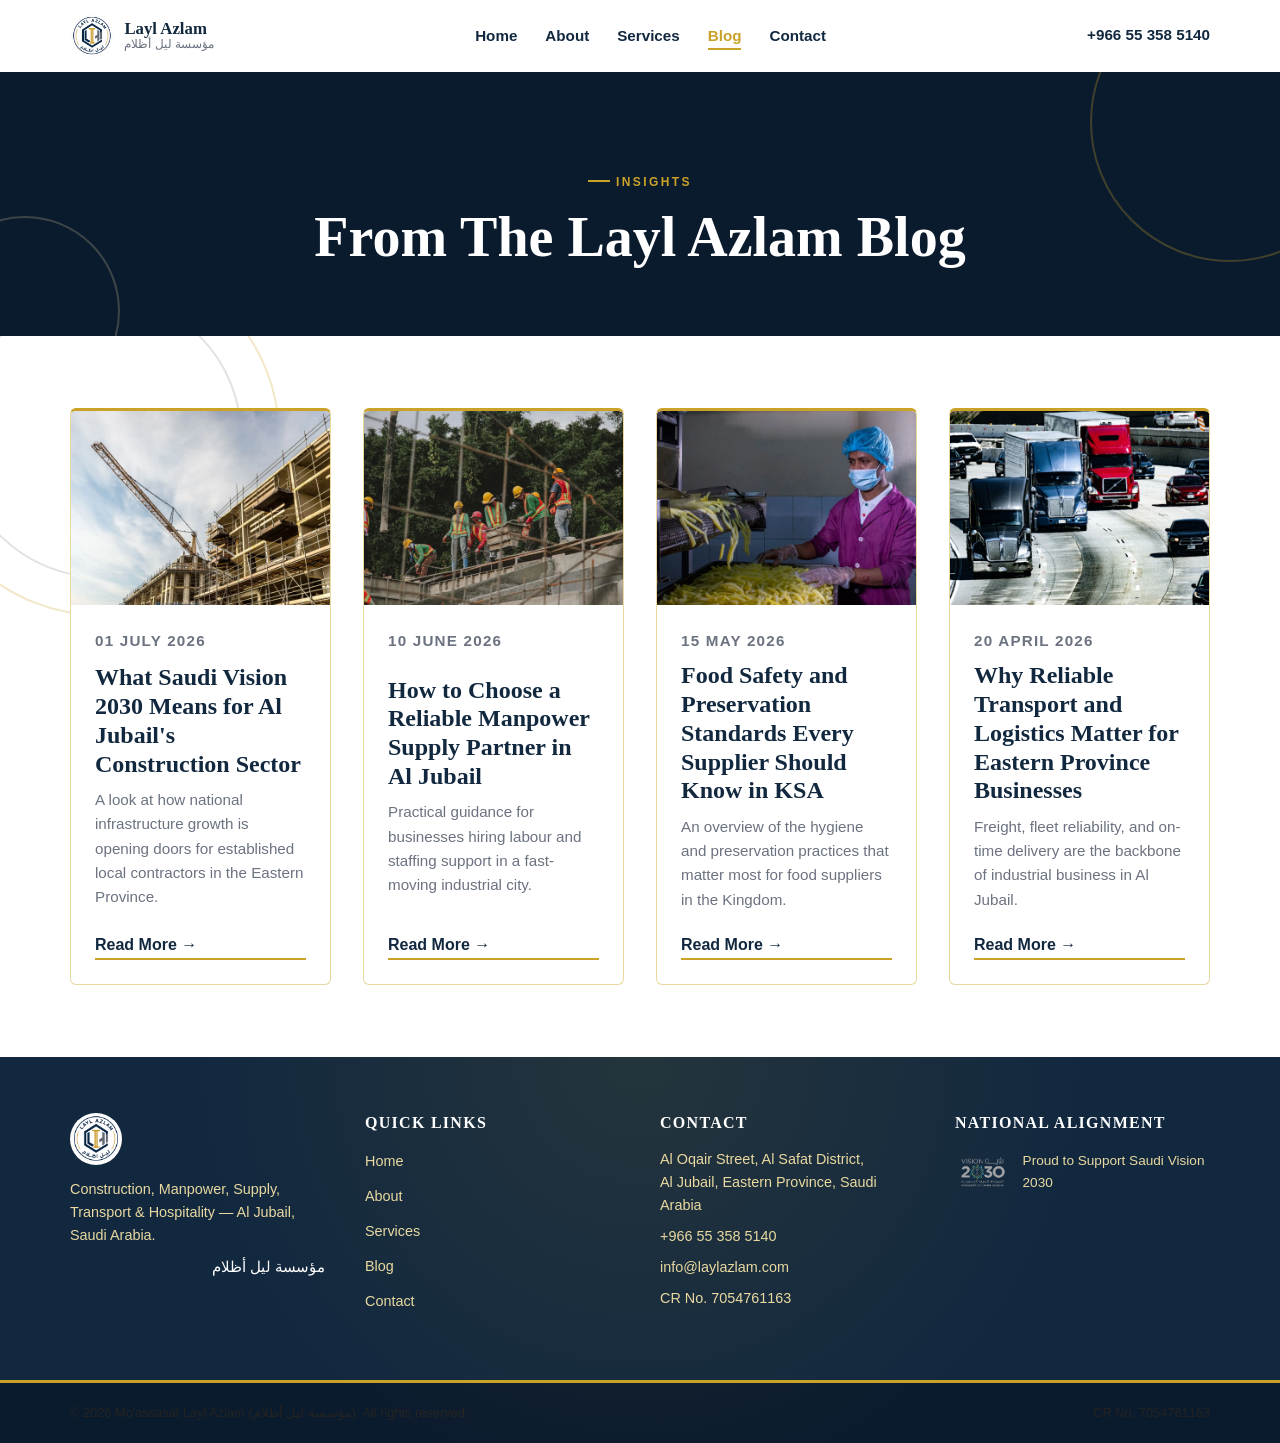
==== commit ec9d12a2: "Improve the design and other things" ====
--- a/blog/index.html
+++ b/blog/index.html
@@ -130,6 +130,7 @@
         <address>
           <p>Al Oqair Street, Al Safat District,<br>Al Jubail, Eastern Province, Saudi Arabia</p>
           <p><a href="tel:+966553585140">+966 55 358 5140</a></p>
+          <p><a href="mailto:info@laylazlam.com">info@laylazlam.com</a></p>
           <p>CR No. 7054761163</p>
         </address>
       </div>
--- a/assets/css/style.css
+++ b/assets/css/style.css
@@ -21,6 +21,7 @@
      14. Responsive breakpoints
      15. Page transitions (View Transitions API)
      16. Scroll reveal animations
+     17. Design accents (texture, depth, hover polish — no new colors)
    ========================================================================= */
 
 /* -------------------------------------------------------------------------
@@ -255,11 +256,11 @@
    ------------------------------------------------------------------------- */
 .arc-motif {
   position: absolute;
-  width: 260px;
-  height: 260px;
+  width: 360px;
+  height: 360px;
   border-radius: 50%;
-  border: 1px solid var(--gold);
-  opacity: 0.15;
+  border: 2px solid var(--gold);
+  opacity: 0.25;
   pointer-events: none;
   z-index: 0;
 }
@@ -267,10 +268,10 @@
 .arc-motif::before {
   content: "";
   position: absolute;
-  inset: 28px;
+  inset: 36px;
   border-radius: 50%;
-  border: 1px solid var(--navy);
-  opacity: 0.6;
+  border: 2px solid var(--navy);
+  opacity: 0.5;
 }
 
 .arc-motif--top-left {
@@ -314,7 +315,8 @@
   font-weight: 600;
   font-size: 0.95rem;
   border: 2px solid transparent;
-  transition: background-color 0.2s ease, color 0.2s ease, border-color 0.2s ease;
+  transition: background-color 0.2s ease, color 0.2s ease, border-color 0.2s ease,
+    transform 0.2s ease, box-shadow 0.2s ease;
   white-space: nowrap;
 }
 
@@ -779,16 +781,48 @@
    ------------------------------------------------------------------------- */
 .hero {
   position: relative;
+  overflow: hidden;
   min-height: 88vh;
   display: flex;
   align-items: center;
   background-color: var(--navy-2);
-  background-image: linear-gradient(rgba(11, 27, 46, 0.55), rgba(11, 27, 46, 0.55)),
+  background-image: linear-gradient(135deg, rgba(11, 27, 46, 0.45), rgba(11, 27, 46, 0.7)),
     url("../images/hero-home.webp");
   background-size: cover;
   background-position: center;
   background-attachment: fixed;
   color: var(--white);
+}
+
+/* Large hexagon watermark echoing the logo mark — a deliberate brand tie-in,
+   kept low-opacity and off in the corner so it never competes with the
+   hero photo or text. */
+.hero::before {
+  content: "";
+  position: absolute;
+  bottom: -90px;
+  right: -90px;
+  width: 340px;
+  height: 340px;
+  clip-path: polygon(50% 0%, 100% 25%, 100% 75%, 50% 100%, 0% 75%, 0% 25%);
+  background-color: var(--gold);
+  opacity: 0.14;
+  pointer-events: none;
+  z-index: 0;
+}
+
+.hero::after {
+  content: "";
+  position: absolute;
+  top: -60px;
+  left: -60px;
+  width: 200px;
+  height: 200px;
+  border-radius: 50%;
+  border: 2px solid var(--gold-light);
+  opacity: 0.2;
+  pointer-events: none;
+  z-index: 0;
 }
 
 /* iOS Safari mostly ignores background-attachment: fixed and can jank when it
@@ -837,13 +871,49 @@
 
 .page-banner {
   position: relative;
+  overflow: hidden;
   padding: 6rem 0 4rem;
   background-color: var(--navy-2);
-  background-image: linear-gradient(rgba(11, 27, 46, 0.6), rgba(11, 27, 46, 0.6)), var(--banner-image, none);
+  background-image: linear-gradient(180deg, rgba(11, 27, 46, 0.68), rgba(11, 27, 46, 0.48)), var(--banner-image, none);
   background-size: cover;
   background-position: center;
   color: var(--white);
   text-align: center;
+}
+
+/* Bold ring accents peeking from opposite corners of every page banner —
+   the site's recurring circular motif, sized up for real visibility here. */
+.page-banner::before {
+  content: "";
+  position: absolute;
+  top: -90px;
+  right: -90px;
+  width: 280px;
+  height: 280px;
+  border-radius: 50%;
+  border: 2px solid var(--gold);
+  opacity: 0.28;
+  pointer-events: none;
+  z-index: 0;
+}
+
+.page-banner::after {
+  content: "";
+  position: absolute;
+  bottom: -70px;
+  left: -70px;
+  width: 190px;
+  height: 190px;
+  border-radius: 50%;
+  border: 2px solid var(--gold-light);
+  opacity: 0.22;
+  pointer-events: none;
+  z-index: 0;
+}
+
+.page-banner .container {
+  position: relative;
+  z-index: 1;
 }
 
 .page-banner h1 {
@@ -1325,3 +1395,118 @@
   .reveal-stagger-left > *:nth-child(6),
   .reveal-stagger-right > *:nth-child(6) { transition-delay: 0.55s; }
 }
+
+/* -------------------------------------------------------------------------
+   17. DESIGN ACCENTS
+   A restrained polish pass — texture, depth, and hover feedback using only
+   the existing color tokens (no new colors, no markup changes). Kept
+   deliberately subtle: every texture/glow below stays low-opacity so it
+   reads as material quality, never as visual noise.
+   ------------------------------------------------------------------------- */
+
+/* Small gold accent tick before every eyebrow label site-wide — ties every
+   section header, banner, and division heading together visually. */
+.eyebrow::before {
+  content: "";
+  display: inline-block;
+  width: 22px;
+  height: 2px;
+  margin-right: 0.5em;
+  background-color: var(--gold);
+  vertical-align: middle;
+  transform: translateY(-2px);
+}
+
+/* Dot-grid texture on cream sections — a quiet nod to technical drawings,
+   fitting for a construction & industrial business. */
+.section--cream {
+  background-image: radial-gradient(rgba(201, 162, 39, 0.22) 1.8px, transparent 1.8px);
+  background-size: 26px 26px;
+}
+
+/* Gold glow + ring accents on the flat navy CTA band and footer */
+.cta-band {
+  position: relative;
+  overflow: hidden;
+}
+
+.cta-band::before {
+  content: "";
+  position: absolute;
+  inset: 0;
+  background: radial-gradient(circle at 12% 15%, rgba(201, 162, 39, 0.16), transparent 55%),
+    radial-gradient(circle at 88% 88%, rgba(201, 162, 39, 0.1), transparent 50%);
+  pointer-events: none;
+}
+
+.cta-band::after {
+  content: "";
+  position: absolute;
+  top: -70px;
+  left: -70px;
+  width: 210px;
+  height: 210px;
+  border-radius: 50%;
+  border: 2px solid var(--gold);
+  opacity: 0.25;
+  pointer-events: none;
+}
+
+.cta-band > .container {
+  position: relative;
+  z-index: 1;
+}
+
+.site-footer {
+  position: relative;
+  overflow: hidden;
+}
+
+.site-footer::before {
+  content: "";
+  position: absolute;
+  inset: 0;
+  background: radial-gradient(circle at 50% 0%, rgba(201, 162, 39, 0.1), transparent 60%);
+  pointer-events: none;
+}
+
+.footer-grid {
+  position: relative;
+  z-index: 1;
+}
+
+/* Consistent gold top-accent across every card type (vm-card already had
+   one) so the whole card system shares one visual language */
+.card,
+.blog-card {
+  border-top: 3px solid var(--gold);
+}
+
+/* Card & button hover feedback — lift + soft shadow, no color changes */
+.card,
+.blog-card,
+.vm-card {
+  transition: transform 0.25s ease, box-shadow 0.25s ease, border-color 0.25s ease;
+}
+
+.card:hover,
+.blog-card:hover,
+.vm-card:hover {
+  transform: translateY(-6px);
+  box-shadow: var(--shadow-soft);
+}
+
+.card:hover {
+  border-color: var(--gold-light);
+}
+
+.btn:hover,
+.btn:focus-visible {
+  transform: translateY(-2px);
+  box-shadow: 0 8px 18px rgba(18, 40, 63, 0.18);
+}
+
+.btn:active {
+  transform: translateY(0);
+  box-shadow: none;
+}
